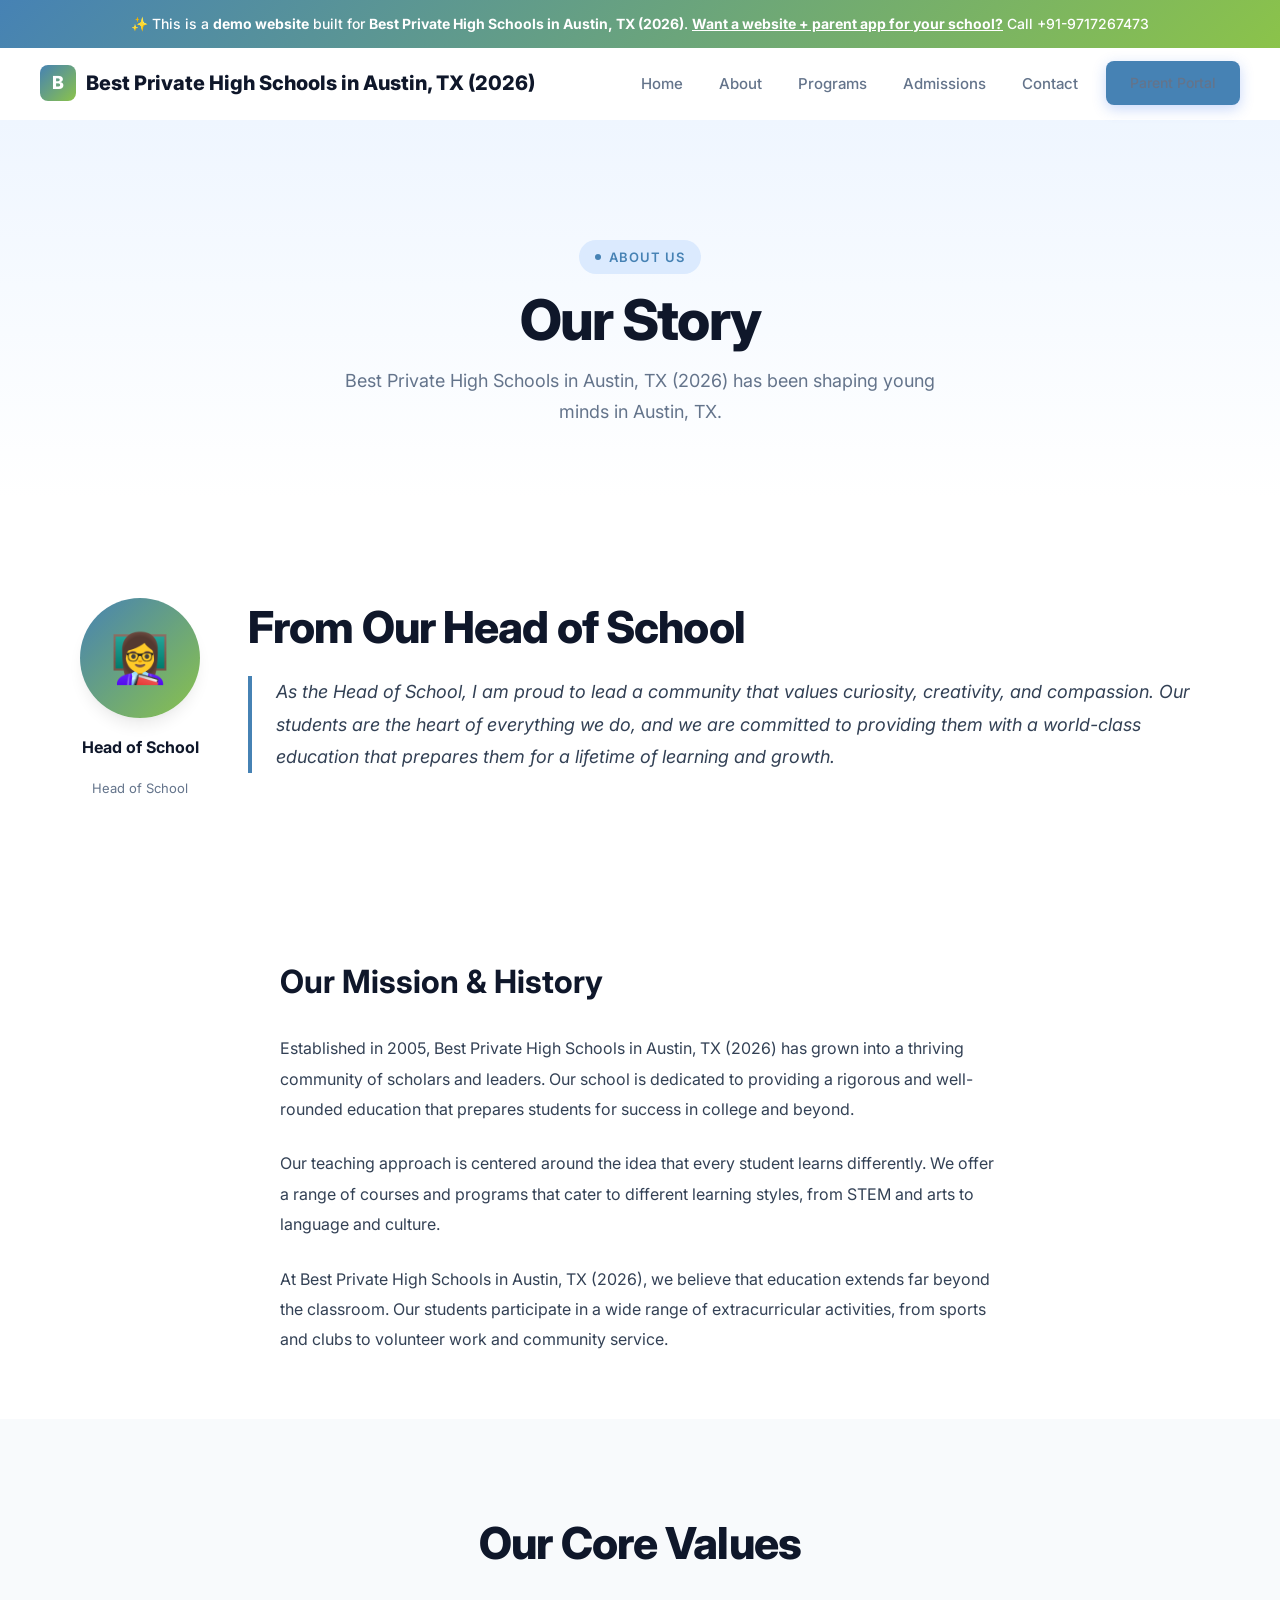
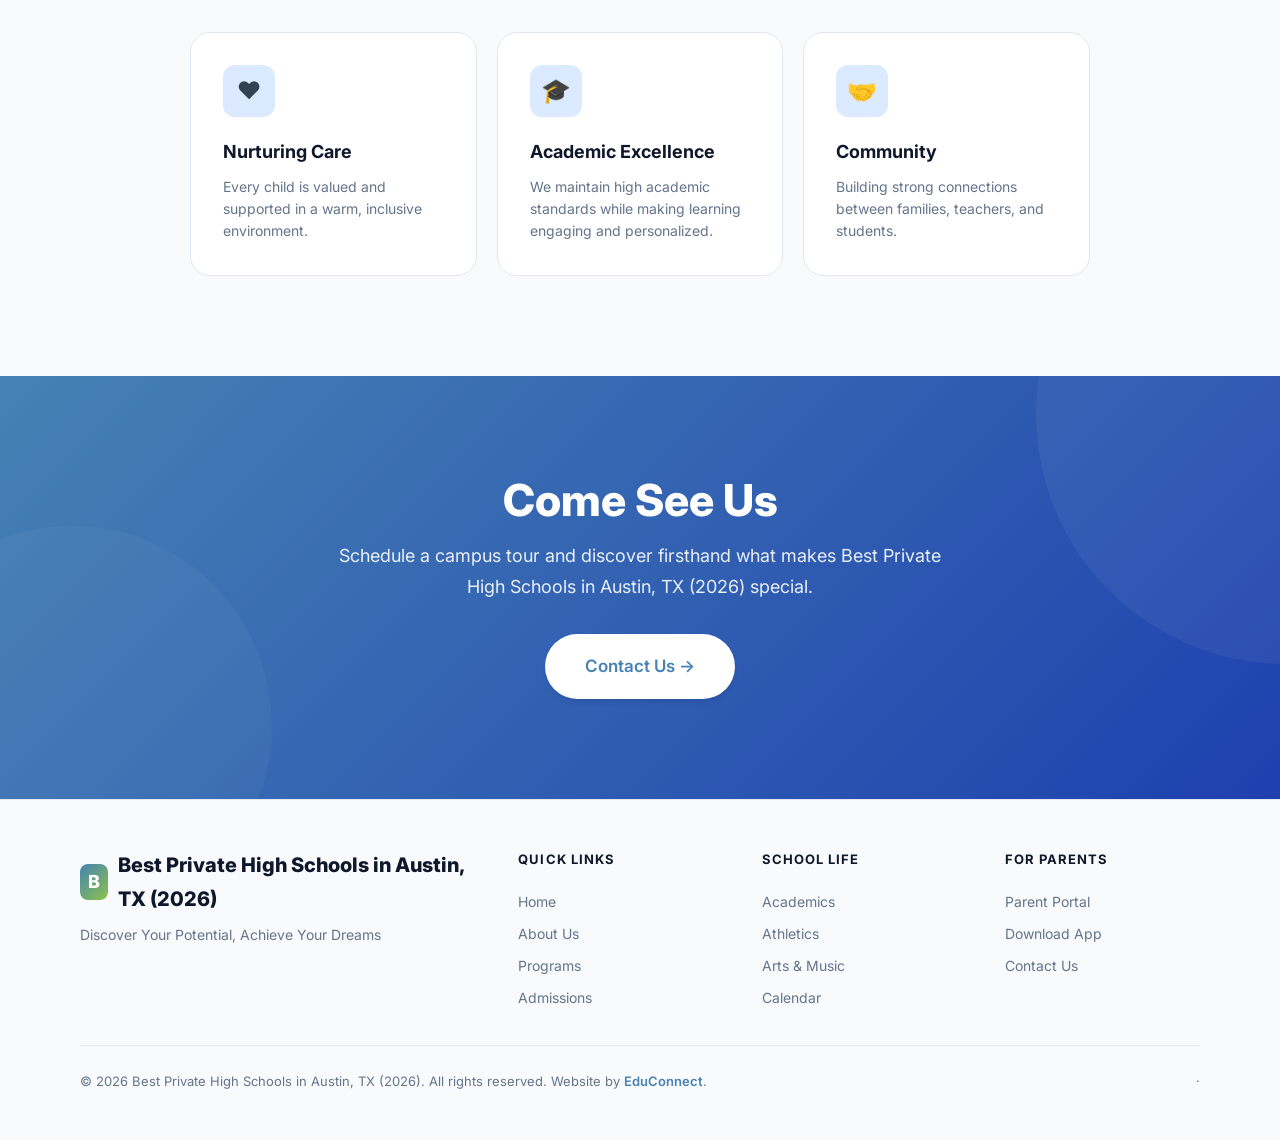
==== about.html @ b3dc511a "Initial demo site for Best Private High Schools in Austin, TX (2026)" ====
<!DOCTYPE html><html lang="en"><head>
  <meta charset="UTF-8"><meta name="viewport" content="width=device-width,initial-scale=1.0">
  <title>About Us — Best Private High Schools in Austin, TX (2026)</title>
  <meta name="description" content="About Us — Best Private High Schools in Austin, TX (2026), a premier school in Austin, TX serving Pre-K – 8th Grade.">
  <meta property="og:title" content="About Us — Best Private High Schools in Austin, TX (2026)"><meta property="og:type" content="website">
  <link rel="preconnect" href="https://fonts.googleapis.com"><link rel="preconnect" href="https://fonts.gstatic.com" crossorigin>
  <link href="https://fonts.googleapis.com/css2?family=Inter:wght@400;500;600;700;800&display=swap" rel="stylesheet">
  <link rel="stylesheet" href="/styles.css"><script src="/main.js" defer></script>
</head><body><div class="demo-banner">
  ✨ This is a <strong>demo website</strong> built for <strong>Best Private High Schools in Austin, TX (2026)</strong>.
  <a href="mailto:bhupender@myfirststepschool.com">Want a website + parent app for your school?</a> Call +91-9717267473
</div>
<nav class="navbar">
  <a href="/" class="logo"><span class="logo-icon">B</span>Best Private High Schools in Austin, TX (2026)</a>
  <div class="nav-links">
    <a href="/">Home</a>
    <a href="/about.html">About</a>
    <a href="/programs.html">Programs</a>
    <a href="/admissions.html">Admissions</a>
    <a href="/contact.html">Contact</a>
    <a href="/parents.html" class="btn btn-primary" style="padding:10px 24px;font-size:14px">Parent Portal</a>
  </div>
  <button class="hamburger" aria-label="Toggle menu"><span></span><span></span><span></span></button>
</nav><main>
<section class="page-hero"><div class="container">
  <div class="badge animate-on-scroll mb-4">About Us</div>
  <h1 class="heading-xl animate-on-scroll mb-4">Our Story</h1>
  <p class="text-lg text-muted max-w-lg mx-auto animate-on-scroll">Best Private High Schools in Austin, TX (2026) has been shaping young minds in Austin, TX.</p>
</div></section>
<section class="welcome-section section-padding"><div class="container"><div class="welcome-grid">
  <div class="principal-card animate-on-scroll">
    <div class="principal-avatar">👩‍🏫</div>
    <div class="principal-name">Head of School</div><div class="principal-title">Head of School</div>
  </div>
  <div class="welcome-text animate-on-scroll">
    <h2 class="heading-lg mb-6">From Our Head of School</h2>
    <blockquote>As the Head of School, I am proud to lead a community that values curiosity, creativity, and compassion. Our students are the heart of everything we do, and we are committed to providing them with a world-class education that prepares them for a lifetime of learning and growth.</blockquote>
  </div>
</div></div></section>
<section class="content-section"><div class="container">
  <h2 class="heading-md animate-on-scroll mb-8">Our Mission &amp; History</h2>
  <p class="animate-on-scroll">Established in 2005, Best Private High Schools in Austin, TX (2026) has grown into a thriving community of scholars and leaders. Our school is dedicated to providing a rigorous and well-rounded education that prepares students for success in college and beyond.</p>
<p class="animate-on-scroll">Our teaching approach is centered around the idea that every student learns differently. We offer a range of courses and programs that cater to different learning styles, from STEM and arts to language and culture.</p>
<p class="animate-on-scroll">At Best Private High Schools in Austin, TX (2026), we believe that education extends far beyond the classroom. Our students participate in a wide range of extracurricular activities, from sports and clubs to volunteer work and community service.</p>
</div></section>
<section class="features-section section-padding"><div class="container">
  <div class="text-center mb-16"><h2 class="heading-lg animate-on-scroll mb-4">Our Core Values</h2></div>
  <div class="features-grid" style="max-width:900px;margin:0 auto">
    <div class="feature-card animate-on-scroll stagger-1"><div class="feature-icon">❤️</div><h3>Nurturing Care</h3><p>Every child is valued and supported in a warm, inclusive environment.</p></div>
    <div class="feature-card animate-on-scroll stagger-2"><div class="feature-icon">🎓</div><h3>Academic Excellence</h3><p>We maintain high academic standards while making learning engaging and personalized.</p></div>
    <div class="feature-card animate-on-scroll stagger-3"><div class="feature-icon">🤝</div><h3>Community</h3><p>Building strong connections between families, teachers, and students.</p></div>
  </div>
</div></section>
<section class="cta-section"><div class="container"><div class="cta-content animate-on-scroll">
  <h2>Come See Us</h2>
  <p>Schedule a campus tour and discover firsthand what makes Best Private High Schools in Austin, TX (2026) special.</p>
  <div class="cta-actions"><a href="/contact.html" class="btn btn-white btn-lg">Contact Us →</a></div>
</div></div></section>
</main><footer class="footer">
  <div class="container">
    <div class="footer-grid">
      <div class="footer-brand">
        <div class="logo" style="margin-bottom:8px"><span class="logo-icon">B</span>Best Private High Schools in Austin, TX (2026)</div>
        <p>Discover Your Potential, Achieve Your Dreams</p>
        <p style="margin-top:12px;font-size:13px"></p>
      </div>
      <div class="footer-col"><h4>Quick Links</h4><a href="/">Home</a><a href="/about.html">About Us</a><a href="/programs.html">Programs</a><a href="/admissions.html">Admissions</a></div>
      <div class="footer-col"><h4>School Life</h4><a href="/programs.html">Academics</a><a href="/programs.html">Athletics</a><a href="/programs.html">Arts &amp; Music</a><a href="/contact.html">Calendar</a></div>
      <div class="footer-col"><h4>For Parents</h4><a href="/parents.html">Parent Portal</a><a href="/parents.html">Download App</a><a href="/contact.html">Contact Us</a><a href="tel:"></a></div>
    </div>
    <div class="footer-bottom">
      <p>&copy; 2026 Best Private High Schools in Austin, TX (2026). All rights reserved. Website by <a href="mailto:bhupender@myfirststepschool.com">EduConnect</a>.</p>
      <p> &middot; <a href="mailto:"></a></p>
    </div>
  </div>
</footer></body></html>
---- styles.css ----
/* ===== DESIGN SYSTEM — LIGHT PROFESSIONAL ===== */
:root{
  --primary:#4682B4;--primary-50:#eff6ff;--primary-100:#dbeafe;--primary-200:#bfdbfe;
  --primary-500:#4682B4;--primary-600:#1d4ed8;--primary-700:#1e40af;
  --secondary:#8BC34A;--accent:#10b981;--accent-50:#ecfdf5;
  --white:#fff;--gray-50:#f8fafc;--gray-100:#f1f5f9;--gray-200:#e2e8f0;--gray-300:#cbd5e1;
  --gray-400:#94a3b8;--gray-500:#64748b;--gray-600:#475569;--gray-700:#334155;
  --gray-800:#1e293b;--gray-900:#0f172a;
  --bg:var(--white);--bg-alt:var(--gray-50);--text:var(--gray-700);
  --text-heading:var(--gray-900);--text-muted:var(--gray-500);--border:var(--gray-200);
  --shadow-sm:0 1px 3px rgba(0,0,0,.06),0 1px 2px rgba(0,0,0,.04);
  --shadow-md:0 4px 6px -1px rgba(0,0,0,.07),0 2px 4px -2px rgba(0,0,0,.05);
  --shadow-lg:0 10px 15px -3px rgba(0,0,0,.08),0 4px 6px -4px rgba(0,0,0,.04);
  --shadow-xl:0 20px 25px -5px rgba(0,0,0,.08),0 8px 10px -6px rgba(0,0,0,.04);
  --shadow-2xl:0 25px 50px -12px rgba(0,0,0,.15);
  --shadow-primary:0 4px 14px rgba(37,99,235,.25);
  --radius-sm:8px;--radius-md:12px;--radius-lg:16px;--radius-xl:20px;--radius-2xl:24px;--radius-full:9999px;
  --font:'Inter',-apple-system,BlinkMacSystemFont,'Segoe UI',sans-serif;
}
*,*::before,*::after{margin:0;padding:0;box-sizing:border-box}
html{scroll-behavior:smooth;-webkit-font-smoothing:antialiased}
body{font-family:var(--font);background:var(--bg);color:var(--text);line-height:1.7;overflow-x:hidden;font-size:16px}
a{color:inherit;text-decoration:none}img{max-width:100%;display:block}button{font-family:inherit;cursor:pointer}
.container{max-width:1200px;margin:0 auto;padding:0 24px}
@media(min-width:768px){.container{padding:0 40px}}
.section-padding{padding:80px 0}
@media(min-width:768px){.section-padding{padding:100px 0}}
.badge{display:inline-flex;align-items:center;gap:8px;padding:6px 16px;font-size:13px;font-weight:600;text-transform:uppercase;letter-spacing:.08em;border-radius:var(--radius-full);background:var(--primary-100);color:var(--primary)}
.badge::before{content:'';width:6px;height:6px;border-radius:50%;background:var(--primary);animation:pulse 2s infinite}
.badge.accent{background:var(--accent-50);color:var(--accent)}.badge.accent::before{background:var(--accent)}
.heading-xl{font-size:clamp(32px,5vw,56px);font-weight:800;line-height:1.08;letter-spacing:-.03em;color:var(--text-heading)}
.heading-lg{font-size:clamp(28px,4vw,44px);font-weight:800;line-height:1.12;letter-spacing:-.02em;color:var(--text-heading)}
.heading-md{font-size:clamp(22px,3vw,32px);font-weight:700;line-height:1.2;color:var(--text-heading)}
.heading-sm{font-size:20px;font-weight:700;line-height:1.3;color:var(--text-heading)}
.text-lg{font-size:18px;line-height:1.7;color:var(--text)}
.text-base{font-size:16px;line-height:1.7;color:var(--text)}
.text-sm{font-size:14px;line-height:1.6;color:var(--text-muted)}
.text-center{text-align:center}.text-muted{color:var(--text-muted)}
.gradient-text{background:linear-gradient(135deg,var(--primary),var(--secondary));-webkit-background-clip:text;-webkit-text-fill-color:transparent;background-clip:text}
.max-w-lg{max-width:640px}.mx-auto{margin-left:auto;margin-right:auto}
.mb-4{margin-bottom:16px}.mb-6{margin-bottom:24px}.mb-8{margin-bottom:32px}
.mb-12{margin-bottom:48px}.mb-16{margin-bottom:64px}
.btn{display:inline-flex;align-items:center;justify-content:center;gap:8px;padding:14px 32px;font-size:15px;font-weight:600;border-radius:var(--radius-full);border:none;cursor:pointer;transition:all .25s cubic-bezier(.4,0,.2,1);text-decoration:none;white-space:nowrap}
.btn-primary{background:var(--primary);color:var(--white);box-shadow:var(--shadow-primary)}
.btn-primary:hover{background:var(--primary-600);transform:translateY(-2px);box-shadow:0 8px 24px rgba(37,99,235,.3)}
.btn-lg{padding:18px 40px;font-size:17px}
.btn-outline{background:transparent;color:var(--primary);border:2px solid var(--primary-200)}
.btn-outline:hover{background:var(--primary-50);border-color:var(--primary);transform:translateY(-2px)}
.btn-white{background:var(--white);color:var(--primary);box-shadow:var(--shadow-md)}
.btn-white:hover{transform:translateY(-2px);box-shadow:var(--shadow-lg)}
.demo-banner{background:linear-gradient(135deg,var(--primary),var(--secondary));color:var(--white);text-align:center;padding:12px 24px;font-size:14px;font-weight:500;position:relative;z-index:200}
.demo-banner strong{font-weight:700}.demo-banner a{color:var(--white);text-decoration:underline;font-weight:700}
.navbar{position:sticky;top:0;z-index:100;display:flex;justify-content:space-between;align-items:center;padding:0 24px;height:72px;background:rgba(255,255,255,.92);backdrop-filter:blur(20px) saturate(180%);border-bottom:1px solid transparent;transition:all .3s ease}
@media(min-width:768px){.navbar{padding:0 40px}}
.navbar.scrolled{border-bottom-color:var(--border);box-shadow:var(--shadow-sm)}
.logo{display:flex;align-items:center;gap:10px;font-size:18px;font-weight:800;color:var(--text-heading)}
@media(min-width:768px){.logo{font-size:20px}}
.logo-icon{width:36px;height:36px;border-radius:var(--radius-sm);background:linear-gradient(135deg,var(--primary),var(--secondary));display:flex;align-items:center;justify-content:center;color:white;font-size:18px;font-weight:800}
.nav-links{display:flex;gap:4px;align-items:center}
.nav-links a{padding:8px 16px;font-size:15px;font-weight:500;color:var(--text-muted);border-radius:var(--radius-sm);transition:all .2s ease}
.nav-links a:hover{color:var(--text-heading);background:var(--gray-50)}
.nav-links .btn{margin-left:8px}
.hamburger{display:none;background:none;border:none;padding:8px;min-height:44px;min-width:44px;flex-direction:column;justify-content:center;align-items:center}
.hamburger span{display:block;width:22px;height:2px;background:var(--gray-700);margin:3px 0;transition:all .3s ease;border-radius:2px}
.hamburger.active span:nth-child(1){transform:rotate(45deg) translate(4px,4px)}
.hamburger.active span:nth-child(2){opacity:0}
.hamburger.active span:nth-child(3){transform:rotate(-45deg) translate(4px,-4px)}
@media(max-width:768px){.hamburger{display:flex}.nav-links{display:none;position:fixed;top:72px;left:0;right:0;bottom:0;background:var(--white);flex-direction:column;align-items:center;justify-content:center;gap:16px;z-index:200}.nav-links.open{display:flex}.nav-links a{font-size:18px;padding:12px 24px}}
.hero{position:relative;overflow:hidden;background:linear-gradient(180deg,var(--primary-50) 0%,var(--white) 100%)}
.hero-inner{display:grid;grid-template-columns:1fr;gap:48px;align-items:center;padding:60px 0 80px}
@media(min-width:1024px){.hero-inner{grid-template-columns:1fr 1fr;gap:64px;padding:80px 0 100px}}
.hero-content{max-width:560px}
@media(max-width:1023px){.hero-content{text-align:center;margin:0 auto}}
.hero-actions{display:flex;gap:12px;flex-wrap:wrap}
@media(max-width:1023px){.hero-actions{justify-content:center}}
.hero-visual{display:flex;justify-content:center;align-items:center;position:relative}
.school-illustration{position:relative;width:100%;max-width:480px;aspect-ratio:4/3;border-radius:var(--radius-2xl);overflow:hidden;background:linear-gradient(135deg,var(--primary-100),var(--primary-50));border:1px solid var(--primary-200);box-shadow:var(--shadow-xl)}
.school-illustration-inner{width:100%;height:100%;display:flex;flex-direction:column;align-items:center;justify-content:center;gap:16px;padding:32px}
.school-building{font-size:80px;line-height:1}
.school-illustration h3{font-size:18px;font-weight:700;color:var(--primary-700);text-align:center}
.school-illustration p{font-size:13px;color:var(--primary-600);text-align:center;font-weight:500}
.hero-info-cards{display:flex;gap:12px;flex-wrap:wrap;margin-top:20px}
@media(max-width:1023px){.hero-info-cards{justify-content:center}}
.info-chip{display:flex;align-items:center;gap:6px;padding:8px 16px;background:var(--white);border:1px solid var(--border);border-radius:var(--radius-full);font-size:13px;font-weight:500;color:var(--gray-600);box-shadow:var(--shadow-sm)}
.info-chip .ic-icon{font-size:16px}
.float-card{position:absolute;background:var(--white);border-radius:var(--radius-lg);box-shadow:var(--shadow-xl);padding:14px 18px;display:flex;align-items:center;gap:10px;font-size:13px;font-weight:600;color:var(--gray-800);animation:float-gentle 4s ease-in-out infinite;z-index:5;white-space:nowrap}
.float-card.card-1{top:10%;right:-20px;animation-delay:0s}
.float-card.card-2{bottom:20%;left:-30px;animation-delay:1.5s}
.float-card.card-3{top:55%;right:-30px;animation-delay:3s}
.float-card .fc-icon{width:32px;height:32px;border-radius:8px;display:flex;align-items:center;justify-content:center;font-size:15px}
.float-card .fc-icon.green{background:#dcfce7;color:#16a34a}
.float-card .fc-icon.blue{background:var(--primary-100);color:var(--primary)}
.float-card .fc-icon.purple{background:#f3e8ff;color:#9333ea}
.welcome-section{background:var(--white)}
.welcome-grid{display:grid;grid-template-columns:1fr;gap:40px;align-items:center}
@media(min-width:768px){.welcome-grid{grid-template-columns:auto 1fr;gap:48px}}
.principal-card{display:flex;flex-direction:column;align-items:center;text-align:center;gap:16px}
.principal-avatar{width:120px;height:120px;border-radius:50%;background:linear-gradient(135deg,var(--primary),var(--secondary));display:flex;align-items:center;justify-content:center;font-size:48px;color:white;box-shadow:var(--shadow-lg)}
.principal-name{font-size:16px;font-weight:700;color:var(--text-heading)}
.principal-title{font-size:13px;color:var(--text-muted)}
.welcome-text blockquote{font-size:18px;font-style:italic;color:var(--text);line-height:1.8;border-left:4px solid var(--primary);padding-left:24px;margin-bottom:20px}
.welcome-text p{font-size:15px;color:var(--text-muted);line-height:1.7}
.features-section{background:var(--bg-alt)}
.features-grid{display:grid;grid-template-columns:1fr;gap:20px}
@media(min-width:640px){.features-grid{grid-template-columns:repeat(2,1fr)}}
@media(min-width:1024px){.features-grid{grid-template-columns:repeat(3,1fr)}}
.feature-card{position:relative;padding:32px;border-radius:var(--radius-xl);background:var(--white);border:1px solid var(--border);transition:all .3s ease;overflow:hidden}
.feature-card:hover{transform:translateY(-4px);box-shadow:var(--shadow-lg);border-color:var(--primary-200)}
.feature-icon{width:52px;height:52px;border-radius:var(--radius-md);background:var(--primary-100);display:flex;align-items:center;justify-content:center;margin-bottom:20px;font-size:24px;transition:transform .3s ease}
.feature-card:hover .feature-icon{transform:scale(1.1)}
.feature-card h3{font-size:18px;font-weight:700;color:var(--text-heading);margin-bottom:8px}
.feature-card p{font-size:14px;color:var(--text-muted);line-height:1.6}
.programs-section{background:var(--white)}
.programs-grid{display:grid;grid-template-columns:1fr;gap:20px}
@media(min-width:640px){.programs-grid{grid-template-columns:repeat(2,1fr)}}
@media(min-width:1024px){.programs-grid{grid-template-columns:repeat(3,1fr)}}
.program-card{padding:28px;border-radius:var(--radius-xl);background:var(--white);border:1px solid var(--border);transition:all .3s ease;position:relative;overflow:hidden}
.program-card::before{content:'';position:absolute;top:0;left:0;right:0;height:3px;background:linear-gradient(90deg,var(--primary),var(--secondary));transform:scaleX(0);transform-origin:left;transition:transform .3s ease}
.program-card:hover{transform:translateY(-4px);box-shadow:var(--shadow-lg);border-color:var(--primary-200)}
.program-card:hover::before{transform:scaleX(1)}
.program-icon{width:48px;height:48px;border-radius:var(--radius-md);background:var(--primary-100);display:flex;align-items:center;justify-content:center;margin-bottom:16px;font-size:22px}
.program-card h3{font-size:17px;font-weight:700;color:var(--text-heading);margin-bottom:8px}
.program-card p{font-size:14px;color:var(--text-muted);line-height:1.6}
.stats-section{background:linear-gradient(135deg,var(--primary),var(--primary-700));color:var(--white);padding:64px 0}
.stats-grid{display:grid;grid-template-columns:repeat(2,1fr);gap:32px;text-align:center}
@media(min-width:768px){.stats-grid{grid-template-columns:repeat(4,1fr)}}
.stat-value{font-size:clamp(32px,4vw,48px);font-weight:800;line-height:1}
.stat-label{font-size:14px;opacity:.8;margin-top:8px;font-weight:500}
.events-section{background:var(--bg-alt)}
.events-grid{display:grid;grid-template-columns:1fr;gap:16px;max-width:800px;margin:0 auto}
@media(min-width:640px){.events-grid{grid-template-columns:repeat(2,1fr)}}
.event-card{display:flex;gap:16px;padding:24px;border-radius:var(--radius-xl);background:var(--white);border:1px solid var(--border);transition:all .3s ease}
.event-card:hover{box-shadow:var(--shadow-md);border-color:var(--primary-200)}
.event-date{min-width:56px;text-align:center;padding:8px;border-radius:var(--radius-md);background:var(--primary-100)}
.event-date .month{font-size:11px;font-weight:700;text-transform:uppercase;color:var(--primary);letter-spacing:.05em}
.event-date .day{font-size:24px;font-weight:800;color:var(--primary-700);line-height:1.2}
.event-info h4{font-size:15px;font-weight:700;color:var(--text-heading);margin-bottom:4px}
.event-info p{font-size:13px;color:var(--text-muted);line-height:1.5}
.portal-section{background:var(--white)}
.portal-grid{display:grid;grid-template-columns:1fr;gap:48px;align-items:center}
@media(min-width:1024px){.portal-grid{grid-template-columns:1fr 1fr;gap:64px}}
.phone-mockup{position:relative;width:260px;height:520px;background:var(--gray-900);border-radius:40px;padding:12px;box-shadow:var(--shadow-2xl),0 0 0 2px var(--gray-300);margin:0 auto;transform:perspective(1000px) rotateY(-6deg) rotateX(3deg)}
.phone-mockup::before{content:'';position:absolute;top:12px;left:50%;transform:translateX(-50%);width:72px;height:22px;background:var(--gray-900);border-radius:0 0 14px 14px;z-index:10}
.phone-screen{width:100%;height:100%;background:var(--white);border-radius:30px;overflow:hidden;position:relative}
.phone-screen-content{padding:50px 14px 14px;font-size:12px;color:var(--gray-700)}
.phone-status-bar{position:absolute;top:0;left:0;right:0;height:44px;background:var(--primary);display:flex;align-items:center;justify-content:center;color:white;font-weight:700;font-size:13px;border-radius:18px 18px 0 0}
.phone-nav-item{display:flex;align-items:center;gap:10px;padding:12px 10px;border-bottom:1px solid var(--gray-100);position:relative}
.phone-nav-item:last-child{border-bottom:none}
.phone-nav-icon{width:34px;height:34px;border-radius:9px;display:flex;align-items:center;justify-content:center;font-size:15px;flex-shrink:0}
.phone-nav-icon.blue{background:var(--primary-100);color:var(--primary)}
.phone-nav-icon.green{background:#dcfce7;color:#16a34a}
.phone-nav-icon.purple{background:#f3e8ff;color:#9333ea}
.phone-nav-icon.orange{background:#fff7ed;color:#ea580c}
.phone-nav-label{font-weight:600;font-size:12px;color:var(--gray-800)}
.phone-nav-sub{font-size:10px;color:var(--gray-400);margin-top:1px}
.phone-badge{position:absolute;top:8px;right:6px;min-width:16px;height:16px;border-radius:8px;background:#ef4444;color:white;font-size:9px;font-weight:700;display:flex;align-items:center;justify-content:center;padding:0 4px}
.phone-bottom-bar{position:absolute;bottom:0;left:0;right:0;height:50px;background:var(--white);border-top:1px solid var(--gray-100);display:flex;align-items:center;justify-content:space-around;padding:0 8px;border-radius:0 0 18px 18px}
.phone-tab{display:flex;flex-direction:column;align-items:center;gap:2px;font-size:8px;color:var(--gray-400);font-weight:500}
.phone-tab.active{color:var(--primary)}
.portal-features{list-style:none;padding:0}
.portal-features li{display:flex;align-items:flex-start;gap:12px;padding:12px 0;border-bottom:1px solid var(--gray-100);font-size:15px;color:var(--text)}
.portal-features li:last-child{border-bottom:none}
.portal-features .pf-icon{width:24px;height:24px;border-radius:50%;background:var(--accent-50);color:var(--accent);display:flex;align-items:center;justify-content:center;flex-shrink:0;margin-top:2px;font-size:13px;font-weight:700}
.testimonials-section{background:var(--bg-alt)}
.testimonials-grid{display:grid;grid-template-columns:1fr;gap:24px}
@media(min-width:768px){.testimonials-grid{grid-template-columns:repeat(3,1fr)}}
.testimonial-card{padding:32px;border-radius:var(--radius-xl);background:var(--white);border:1px solid var(--border);transition:all .3s ease}
.testimonial-card:hover{box-shadow:var(--shadow-lg);transform:translateY(-4px)}
.stars{display:flex;gap:2px;margin-bottom:16px}.star{color:#f59e0b;font-size:16px}
.testimonial-text{font-size:15px;color:var(--text);line-height:1.7;margin-bottom:20px;font-style:italic}
.testimonial-author{display:flex;align-items:center;gap:12px}
.author-avatar{width:44px;height:44px;border-radius:50%;background:linear-gradient(135deg,var(--primary),var(--secondary));display:flex;align-items:center;justify-content:center;font-weight:700;color:var(--white);font-size:16px;flex-shrink:0}
.author-info .author-name{font-weight:600;font-size:14px;color:var(--text-heading)}
.author-info .author-role{font-size:12px;color:var(--text-muted)}
.cta-section{background:linear-gradient(135deg,var(--primary),var(--primary-700));color:var(--white);text-align:center;position:relative;overflow:hidden;padding:80px 0}
@media(min-width:768px){.cta-section{padding:100px 0}}
.cta-section::before{content:'';position:absolute;top:-50%;right:-20%;width:500px;height:500px;border-radius:50%;background:rgba(255,255,255,.05)}
.cta-section::after{content:'';position:absolute;bottom:-30%;left:-10%;width:400px;height:400px;border-radius:50%;background:rgba(255,255,255,.03)}
.cta-content{position:relative;z-index:1;max-width:640px;margin:0 auto}
.cta-content h2{font-size:clamp(28px,4vw,44px);font-weight:800;margin-bottom:16px;line-height:1.12}
.cta-content p{font-size:18px;opacity:.9;margin-bottom:32px;line-height:1.7}
.cta-actions{display:flex;gap:12px;justify-content:center;flex-wrap:wrap}
.page-hero{padding:100px 0 60px;background:linear-gradient(180deg,var(--primary-50) 0%,var(--white) 100%);text-align:center;position:relative}
@media(min-width:768px){.page-hero{padding:120px 0 70px}}
.content-section{padding:64px 0}.content-section .container{max-width:800px}
.content-section p{font-size:16px;color:var(--text);line-height:1.9;margin-bottom:24px}
.content-section p:last-child{margin-bottom:0}
.contact-grid{display:grid;grid-template-columns:1fr;gap:32px}
@media(min-width:768px){.contact-grid{grid-template-columns:1fr 1fr;gap:40px}}
.contact-info-card{padding:32px;border-radius:var(--radius-xl);background:var(--white);border:1px solid var(--border)}
.contact-item{display:flex;align-items:flex-start;gap:14px;margin-bottom:24px}
.contact-item:last-child{margin-bottom:0}
.contact-icon{width:44px;height:44px;border-radius:var(--radius-md);background:var(--primary-100);display:flex;align-items:center;justify-content:center;flex-shrink:0;font-size:20px}
.contact-item h4{font-weight:600;color:var(--text-heading);margin-bottom:2px;font-size:14px}
.contact-item p{color:var(--text-muted);font-size:14px}
.contact-form{background:var(--white);border-radius:var(--radius-xl);border:1px solid var(--border);padding:32px}
.form-group{margin-bottom:16px}.form-group:last-of-type{margin-bottom:24px}
.form-label{display:block;font-size:13px;font-weight:600;color:var(--text-heading);margin-bottom:6px}
.form-input,.form-textarea{width:100%;padding:12px 16px;border:1px solid var(--border);border-radius:var(--radius-sm);font-family:var(--font);font-size:14px;color:var(--text-heading);background:var(--gray-50);transition:all .2s ease;outline:none}
.form-input:focus,.form-textarea:focus{border-color:var(--primary);box-shadow:0 0 0 3px var(--primary-100);background:var(--white)}
.form-textarea{resize:vertical;min-height:100px}
.admissions-steps{display:grid;grid-template-columns:1fr;gap:24px;max-width:700px;margin:0 auto}
.adm-step{display:flex;gap:20px;padding:24px;background:var(--white);border-radius:var(--radius-xl);border:1px solid var(--border)}
.adm-step-num{width:48px;height:48px;border-radius:50%;background:var(--primary);color:var(--white);display:flex;align-items:center;justify-content:center;font-weight:800;font-size:20px;flex-shrink:0}
.adm-step h4{font-weight:700;color:var(--text-heading);margin-bottom:4px}
.adm-step p{font-size:14px;color:var(--text-muted);line-height:1.6}
.footer{padding:48px 0;border-top:1px solid var(--border);background:var(--gray-50)}
.footer-grid{display:grid;grid-template-columns:1fr;gap:32px}
@media(min-width:768px){.footer-grid{grid-template-columns:2fr 1fr 1fr 1fr;gap:48px}}
.footer-brand p{font-size:14px;color:var(--text-muted);margin-top:8px;line-height:1.6;max-width:320px}
.footer-col h4{font-size:13px;font-weight:700;text-transform:uppercase;letter-spacing:.08em;color:var(--text-heading);margin-bottom:16px}
.footer-col a{display:block;font-size:14px;color:var(--text-muted);padding:4px 0;transition:color .2s ease}
.footer-col a:hover{color:var(--primary)}
.footer-bottom{border-top:1px solid var(--border);margin-top:32px;padding-top:24px;display:flex;justify-content:space-between;align-items:center;flex-wrap:wrap;gap:16px}
.footer-bottom p{font-size:13px;color:var(--text-muted)}
.footer-bottom a{color:var(--primary);font-weight:600}
@keyframes pulse{0%,100%{opacity:1;transform:scale(1)}50%{opacity:.5;transform:scale(1.3)}}
@keyframes float-gentle{0%,100%{transform:translateY(0)}50%{transform:translateY(-12px)}}
.animate-on-scroll{opacity:0;transform:translateY(24px);transition:opacity .6s ease,transform .6s ease}
.animate-on-scroll.visible{opacity:1;transform:translateY(0)}
.stagger-1{transition-delay:.1s}.stagger-2{transition-delay:.2s}.stagger-3{transition-delay:.3s}
.stagger-4{transition-delay:.4s}.stagger-5{transition-delay:.5s}.stagger-6{transition-delay:.6s}
@media(prefers-reduced-motion:reduce){*,*::before,*::after{animation-duration:.01ms!important;transition-duration:.01ms!important}.animate-on-scroll{opacity:1;transform:none}.float-card{animation:none}}
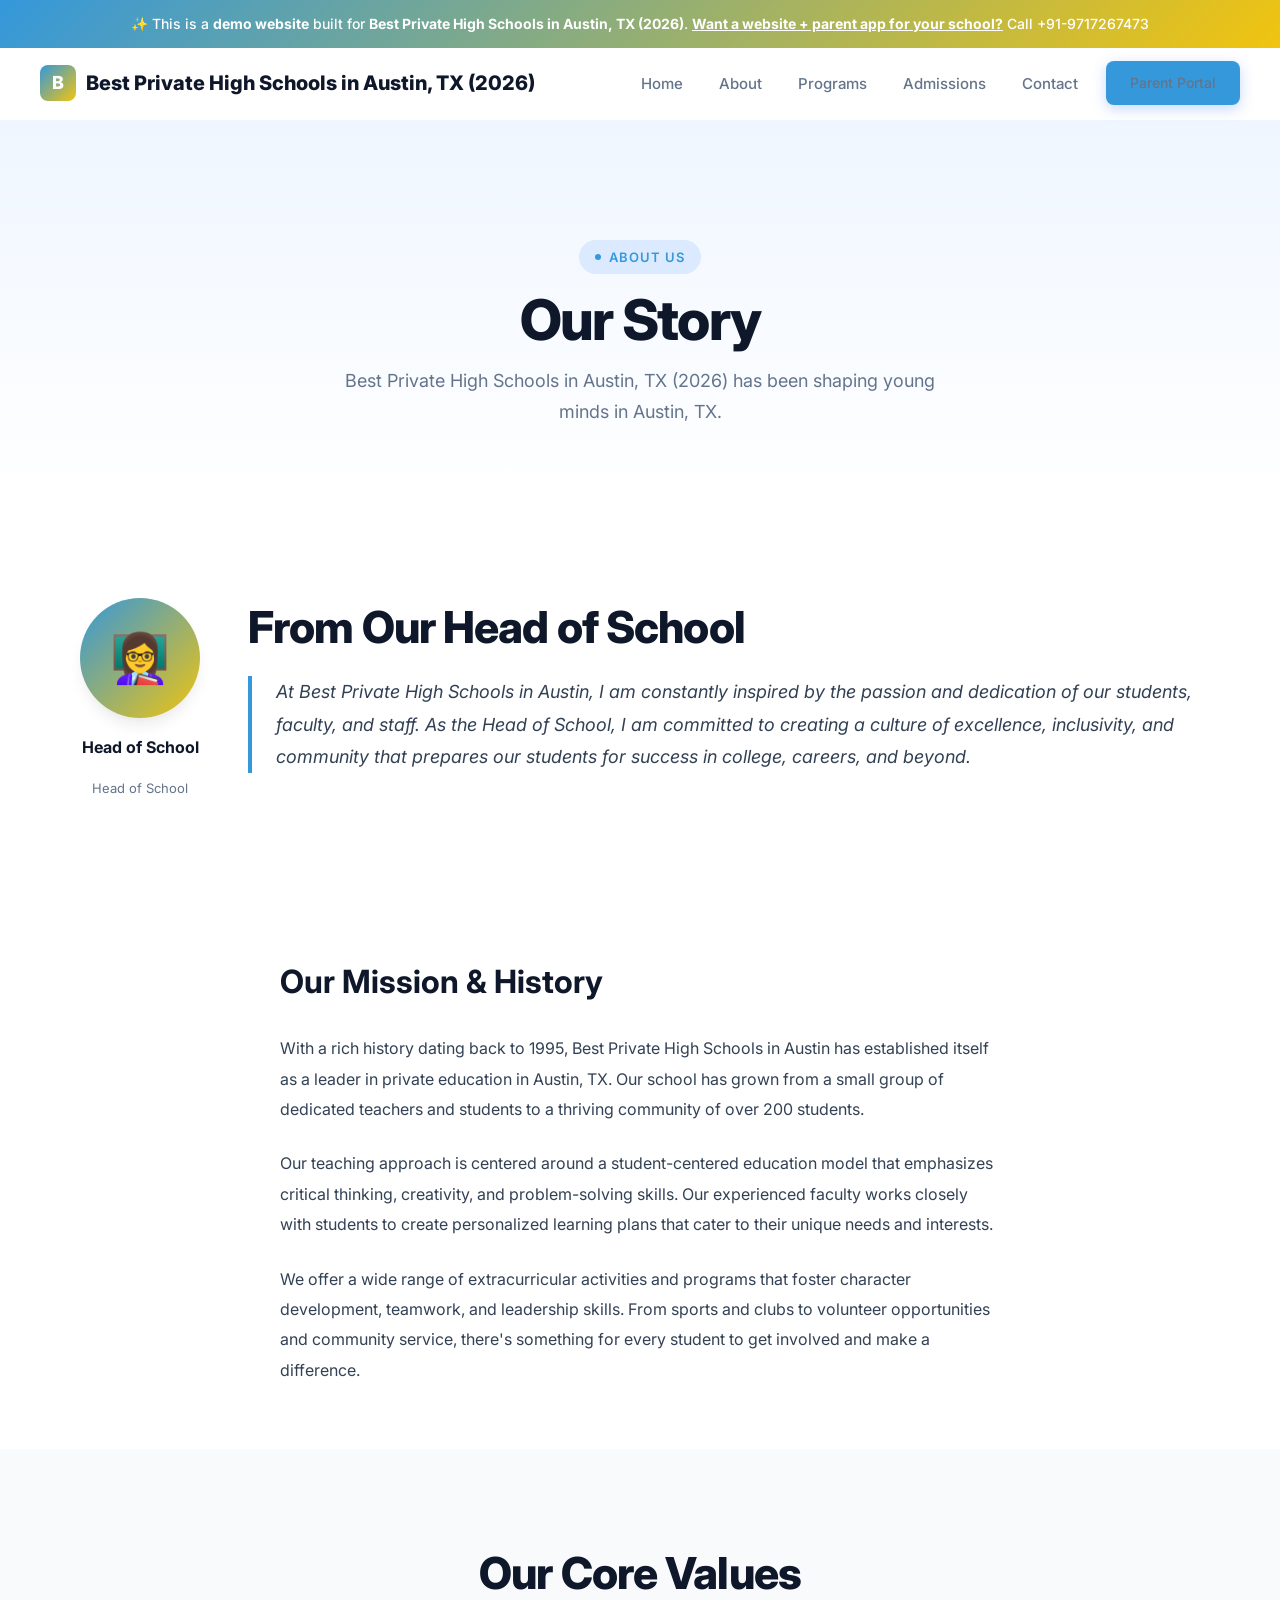
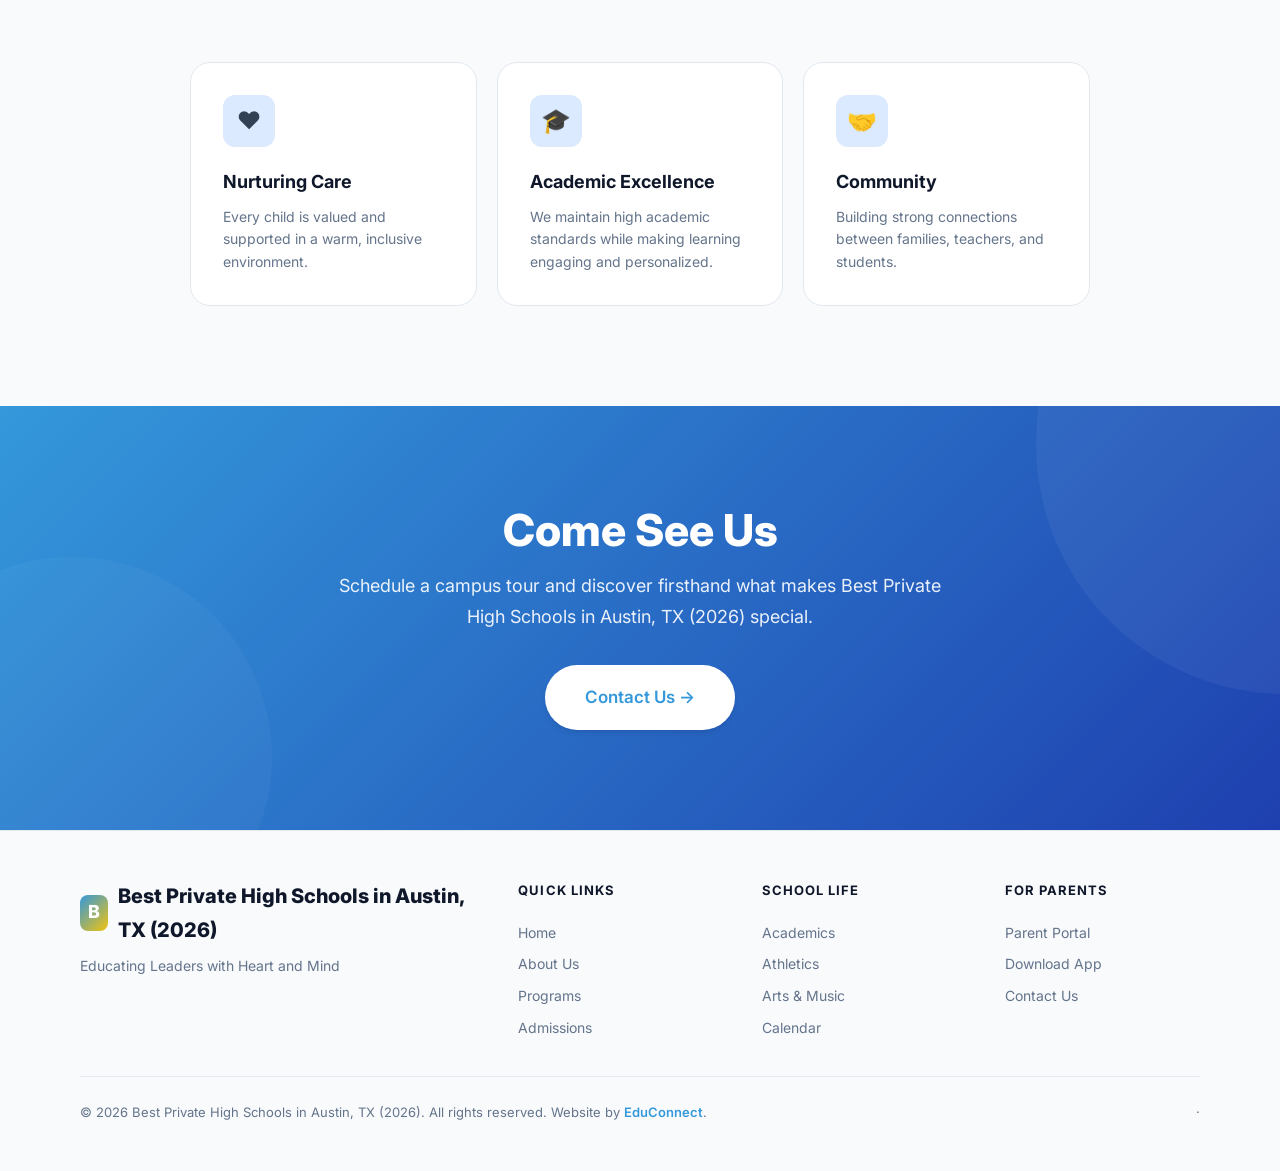
==== commit 14216851: "Initial demo site for Best Private High Schools in Austin, TX (2026)" ====
--- a/about.html
+++ b/about.html
@@ -34,14 +34,14 @@
   </div>
   <div class="welcome-text animate-on-scroll">
     <h2 class="heading-lg mb-6">From Our Head of School</h2>
-    <blockquote>As the Head of School, I am proud to lead a community that values curiosity, creativity, and compassion. Our students are the heart of everything we do, and we are committed to providing them with a world-class education that prepares them for a lifetime of learning and growth.</blockquote>
+    <blockquote>At Best Private High Schools in Austin, I am constantly inspired by the passion and dedication of our students, faculty, and staff. As the Head of School, I am committed to creating a culture of excellence, inclusivity, and community that prepares our students for success in college, careers, and beyond.</blockquote>
   </div>
 </div></div></section>
 <section class="content-section"><div class="container">
   <h2 class="heading-md animate-on-scroll mb-8">Our Mission &amp; History</h2>
-  <p class="animate-on-scroll">Established in 2005, Best Private High Schools in Austin, TX (2026) has grown into a thriving community of scholars and leaders. Our school is dedicated to providing a rigorous and well-rounded education that prepares students for success in college and beyond.</p>
-<p class="animate-on-scroll">Our teaching approach is centered around the idea that every student learns differently. We offer a range of courses and programs that cater to different learning styles, from STEM and arts to language and culture.</p>
-<p class="animate-on-scroll">At Best Private High Schools in Austin, TX (2026), we believe that education extends far beyond the classroom. Our students participate in a wide range of extracurricular activities, from sports and clubs to volunteer work and community service.</p>
+  <p class="animate-on-scroll">With a rich history dating back to 1995, Best Private High Schools in Austin has established itself as a leader in private education in Austin, TX. Our school has grown from a small group of dedicated teachers and students to a thriving community of over 200 students.</p>
+<p class="animate-on-scroll">Our teaching approach is centered around a student-centered education model that emphasizes critical thinking, creativity, and problem-solving skills. Our experienced faculty works closely with students to create personalized learning plans that cater to their unique needs and interests.</p>
+<p class="animate-on-scroll">We offer a wide range of extracurricular activities and programs that foster character development, teamwork, and leadership skills. From sports and clubs to volunteer opportunities and community service, there's something for every student to get involved and make a difference.</p>
 </div></section>
 <section class="features-section section-padding"><div class="container">
   <div class="text-center mb-16"><h2 class="heading-lg animate-on-scroll mb-4">Our Core Values</h2></div>
@@ -61,7 +61,7 @@
     <div class="footer-grid">
       <div class="footer-brand">
         <div class="logo" style="margin-bottom:8px"><span class="logo-icon">B</span>Best Private High Schools in Austin, TX (2026)</div>
-        <p>Discover Your Potential, Achieve Your Dreams</p>
+        <p>Educating Leaders with Heart and Mind</p>
         <p style="margin-top:12px;font-size:13px"></p>
       </div>
       <div class="footer-col"><h4>Quick Links</h4><a href="/">Home</a><a href="/about.html">About Us</a><a href="/programs.html">Programs</a><a href="/admissions.html">Admissions</a></div>
--- a/styles.css
+++ b/styles.css
@@ -1,8 +1,8 @@
 /* ===== DESIGN SYSTEM — LIGHT PROFESSIONAL ===== */
 :root{
-  --primary:#4682B4;--primary-50:#eff6ff;--primary-100:#dbeafe;--primary-200:#bfdbfe;
-  --primary-500:#4682B4;--primary-600:#1d4ed8;--primary-700:#1e40af;
-  --secondary:#8BC34A;--accent:#10b981;--accent-50:#ecfdf5;
+  --primary:#3498db;--primary-50:#eff6ff;--primary-100:#dbeafe;--primary-200:#bfdbfe;
+  --primary-500:#3498db;--primary-600:#1d4ed8;--primary-700:#1e40af;
+  --secondary:#f1c40f;--accent:#10b981;--accent-50:#ecfdf5;
   --white:#fff;--gray-50:#f8fafc;--gray-100:#f1f5f9;--gray-200:#e2e8f0;--gray-300:#cbd5e1;
   --gray-400:#94a3b8;--gray-500:#64748b;--gray-600:#475569;--gray-700:#334155;
   --gray-800:#1e293b;--gray-900:#0f172a;
